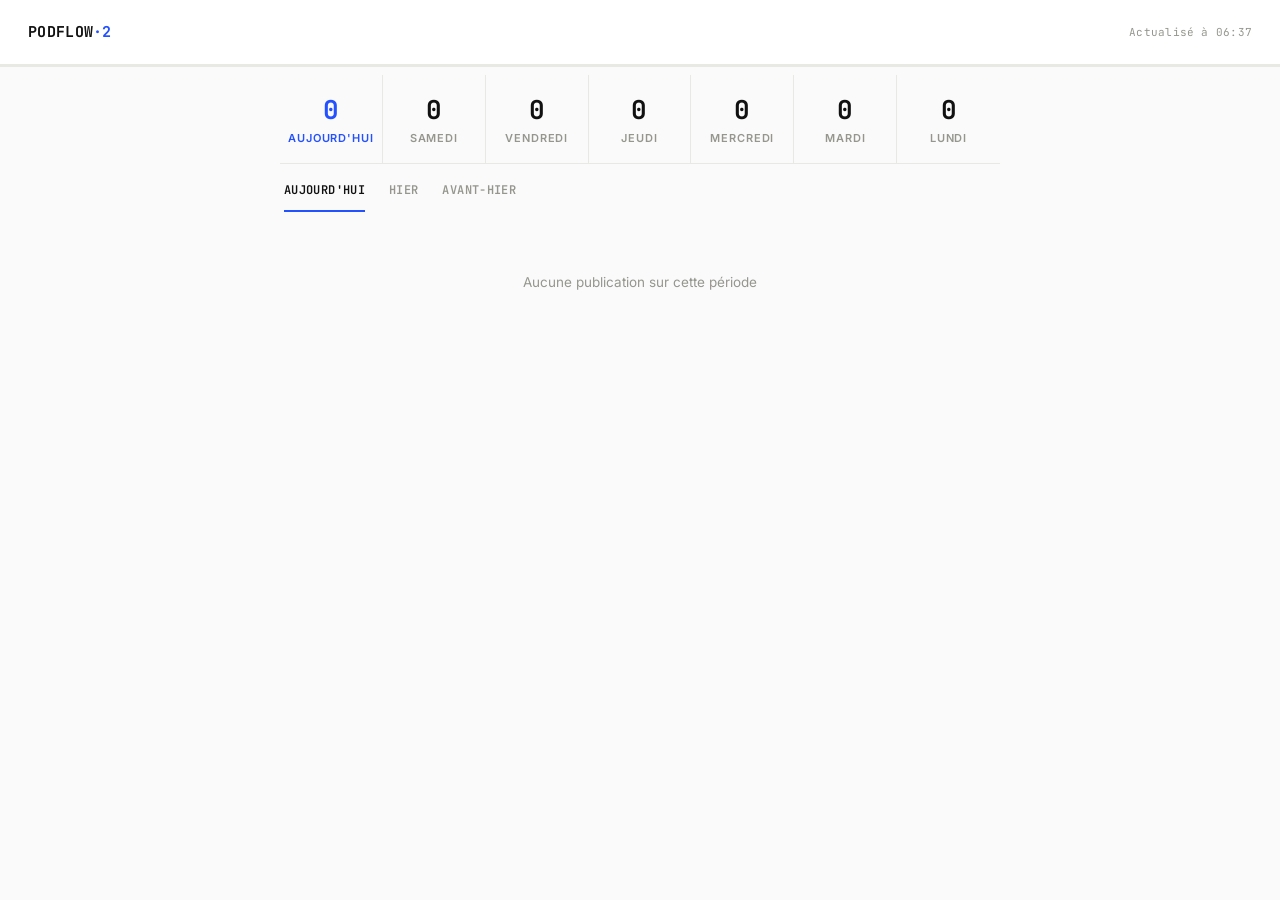
==== index.html @ edc0223c "Update index.html" ====
<!DOCTYPE html>
<html lang="fr">
<head>
<meta charset="UTF-8">
<meta name="viewport" content="width=device-width, initial-scale=1.0">
<title>Podflow·2</title>
<link rel="preconnect" href="https://fonts.googleapis.com">
<link rel="preconnect" href="https://fonts.gstatic.com" crossorigin>
<link href="https://fonts.googleapis.com/css2?family=JetBrains+Mono:wght@400;500;600;700&family=Inter:wght@400;500;600;700&display=swap" rel="stylesheet">
<style>
  :root{
    --bg:#fafafa;
    --surface:#ffffff;
    --ink:#111111;
    --muted:#96968f;
    --line:#e9e9e4;
    --accent:#2451ff;
  }
  *{box-sizing:border-box;}
  body{
    margin:0;
    background:var(--bg);
    color:var(--ink);
    font-family:'Inter',-apple-system,BlinkMacSystemFont,sans-serif;
    -webkit-font-smoothing:antialiased;
  }
  .mono{font-family:'JetBrains Mono',monospace; font-variant-numeric:tabular-nums;}

  header{
    display:flex;
    align-items:center;
    justify-content:space-between;
    padding:22px 28px;
    border-bottom:1px solid var(--line);
    background:var(--surface);
  }
  .logo{
    font-family:'JetBrains Mono',monospace;
    font-weight:700;
    font-size:15px;
    letter-spacing:0.02em;
  }
  .logo span{color:var(--accent);}

  .last-update{
    font-family:'JetBrains Mono',monospace;
    font-size:11px;
    color:var(--muted);
    letter-spacing:0.02em;
  }

  .header-right{
    display:flex;
    align-items:center;
    gap:14px;
  }

  .alert-btn{
    display:none;
    align-items:center;
    gap:6px;
    background:#fdeceb;
    border:1px solid #f3b4ae;
    color:#c0392b;
    font-family:'JetBrains Mono',monospace;
    font-size:11px;
    font-weight:700;
    letter-spacing:0.03em;
    padding:6px 10px;
    border-radius:14px;
    cursor:pointer;
    position:relative;
  }
  .alert-btn.show{display:inline-flex;}
  .alert-dot{
    width:6px; height:6px;
    border-radius:50%;
    background:#c0392b;
  }

  .alert-panel{
    display:none;
    position:absolute;
    top:60px;
    right:28px;
    width:300px;
    max-width:88vw;
    background:var(--surface);
    border:1px solid var(--line);
    border-radius:6px;
    box-shadow:0 8px 24px rgba(17,17,17,0.1);
    z-index:20;
    overflow:hidden;
  }
  .alert-panel.open{display:block;}
  .alert-panel-head{
    padding:12px 14px;
    font-size:11px;
    font-weight:700;
    text-transform:uppercase;
    letter-spacing:0.05em;
    color:#c0392b;
    border-bottom:1px solid var(--line);
    background:#fdeceb;
  }
  .alert-item{
    padding:11px 14px;
    border-bottom:1px solid var(--line);
  }
  .alert-item:last-child{border-bottom:none;}
  .alert-item-name{
    font-size:13px;
    font-weight:600;
    margin-bottom:2px;
  }
  .alert-item-detail{
    font-family:'JetBrains Mono',monospace;
    font-size:11px;
    color:var(--muted);
  }

  .progress-line{
    height:2px;
    background:var(--line);
    position:relative;
    overflow:hidden;
  }
  .progress-fill{
    height:100%;
    width:0%;
    background:var(--accent);
    transition:width .2s ease;
  }

  .container{
    max-width:760px;
    margin:0 auto;
    padding:0 20px;
  }

  .stats{
    display:grid;
    grid-template-columns:repeat(3,1fr);
    border-bottom:1px solid var(--line);
    margin-top:8px;
  }
  .stat{
    padding:28px 4px 24px;
    text-align:center;
    border-right:1px solid var(--line);
  }
  .stat:last-child{border-right:none;}
  .stat-num{
    font-family:'JetBrains Mono',monospace;
    font-size:34px;
    font-weight:700;
    line-height:1;
  }
  .stat-label{
    margin-top:8px;
    font-size:11px;
    font-weight:600;
    letter-spacing:0.08em;
    text-transform:uppercase;
    color:var(--muted);
  }

  .week-stats{
    grid-template-columns:repeat(7,1fr);
  }
  .week-stats .stat{
    padding:22px 2px 18px;
  }
  .week-stats .stat-num{
    font-size:26px;
  }
  .week-stats .stat.today .stat-num,
  .week-stats .stat.today .stat-label{
    color:var(--accent);
  }

  .tabs{
    display:flex;
    gap:24px;
    padding:18px 4px 0;
  }
  .tab{
    font-family:'JetBrains Mono',monospace;
    font-size:12px;
    font-weight:600;
    letter-spacing:0.03em;
    text-transform:uppercase;
    background:none;
    border:none;
    color:var(--muted);
    padding:0 0 12px;
    cursor:pointer;
    border-bottom:2px solid transparent;
  }
  .tab.active{color:var(--ink); border-bottom-color:var(--accent);}

  .list{margin-top:2px;}
  .row{
    display:flex;
    align-items:baseline;
    gap:16px;
    padding:14px 4px;
    border-bottom:1px solid var(--line);
  }
  .row-time{
    font-family:'JetBrains Mono',monospace;
    font-size:12px;
    color:var(--muted);
    width:40px;
    flex-shrink:0;
  }
  .row-body{flex:1; min-width:0;}
  .row-podcast{
    font-size:11px;
    font-weight:600;
    letter-spacing:0.05em;
    text-transform:uppercase;
    color:var(--muted);
    margin-bottom:3px;
  }
  .row-title{
    font-size:14.5px;
    font-weight:500;
    line-height:1.35;
    color:var(--ink);
  }
  .row-link{
    flex-shrink:0;
    font-family:'JetBrains Mono',monospace;
    font-size:12px;
    color:var(--accent);
    text-decoration:none;
    white-space:nowrap;
  }
  .row-link:hover{text-decoration:underline;}

  .empty{
    padding:60px 0;
    text-align:center;
    color:var(--muted);
    font-size:13.5px;
  }

</style>
</head>
<body>

<header>
  <div class="logo">PODFLOW<span>·2</span></div>
  <div class="header-right">
    <button class="alert-btn" id="alert-btn" onclick="toggleAlertPanel()">
      <span class="alert-dot"></span>
      <span id="alert-count">0</span> en retard
    </button>
    <div class="last-update mono" id="last-update"></div>
  </div>
</header>
<div class="alert-panel" id="alert-panel">
  <div class="alert-panel-head">Publications en retard aujourd'hui</div>
  <div id="alert-list"></div>
</div>
<div class="progress-line"><div class="progress-fill" id="progress"></div></div>

<div class="container">
  <div class="stats week-stats" id="week-stats"></div>

  <div class="tabs">
    <button class="tab active" data-filter="today" onclick="setFilter('today', this)">Aujourd'hui</button>
    <button class="tab" data-filter="yesterday" onclick="setFilter('yesterday', this)">Hier</button>
    <button class="tab" data-filter="beforeYesterday" onclick="setFilter('beforeYesterday', this)">Avant-hier</button>
  </div>

  <div class="list" id="content-area">
    <div class="empty">Chargement des flux…</div>
  </div>
</div>

<script>
  const DEFAULT_FEEDS = [
    "https://feeds.audiomeans.fr/feed/0bfadaff-71b8-43ce-b964-4199e425207e.xml",
    "https://feeds.audiomeans.fr/feed/33dfee79-12e7-41c6-9023-7ac20bf91db1.xml",
    "https://feeds.audiomeans.fr/feed/078c3a40-6a61-47ab-bf75-5653f3a1463f.xml",
    "https://feeds.audiomeans.fr/feed/502ede2c-7341-4477-a374-e27a0c64d738.xml",
    "https://feeds.audiomeans.fr/feed/b38cbcd5-a1b8-4f4c-997a-d40c2c04f9e8.xml",
    "https://feeds.audiomeans.fr/feed/456411ca-cea1-4a88-a9d5-98b990722ed6.xml",
    "https://feeds.audiomeans.fr/feed/ee883851-2ab1-4296-b3f2-6f70f3a8f0e8.xml",
    "https://feeds.audiomeans.fr/feed/8f8a3fe9-5298-409e-b938-b1f990c2c8ad.xml",
    "https://feeds.audiomeans.fr/feed/49687653-10e2-4068-b513-a29218042228.xml",
    "https://feeds.audiomeans.fr/feed/5b279160-ca91-477b-99b1-4276074257ac.xml",
    "https://feeds.audiomeans.fr/feed/d8da0358-f829-400a-a9bd-836a08c5cfcb.xml",
    "https://feeds.audiomeans.fr/feed/1f679704-d4ce-4a80-aadb-380f7ed08072.xml",
    "https://feeds.audiomeans.fr/feed/0a2749cb-5d2d-4876-9e89-8609f9243006.xml",
    "https://feeds.audiomeans.fr/feed/9562ff43-55ee-44af-95e0-db69d162ebae.xml",
    "https://feeds.audiomeans.fr/feed/a2dd7aa8-14ec-474d-8384-0db5178a8b83.xml",
    "https://feeds.audiomeans.fr/feed/0b81db9c-9ba5-4faa-921c-3ae8ab7d15e2.xml",
    "https://feeds.audiomeans.fr/feed/4483fcfa-6adc-47bc-97b8-c4c78ea4951e.xml",
    "https://feeds.audiomeans.fr/feed/17652c76-f6e2-47da-b4de-ab791a8de6f9.xml",
    "https://feeds.audiomeans.fr/feed/5ced65f3-0264-4fac-8785-d12d13b5c2f1.xml",
    "https://feeds.audiomeans.fr/feed/82faf41f-e3ee-4e5f-80f5-42f177d513e2.xml",
    "https://feeds.audiomeans.fr/feed/c6e434d6-801e-4849-b56e-747d6d5a51ea.xml",
    "https://feeds.audiomeans.fr/feed/24076e71-d1f1-4e8f-8c86-3840ee6562ad.xml",
    "https://feeds.audiomeans.fr/feed/f2265776-504d-4ff6-89b0-784deacfcb38.xml",
    "https://feeds.audiomeans.fr/feed/1019002c-dd56-48c1-808d-f1d0f5ec1113.xml",
    "https://feeds.audiomeans.fr/feed/5d025ae3-c104-4b3c-b20d-0c5bdb4df97d.xml",
    "https://feeds.audiomeans.fr/feed/0ee58dde-db1f-4508-95c4-8e23bcc1ec9b.xml",
    "https://feeds.audiomeans.fr/feed/13847b2e-82d3-11ee-af22-df4d4a91bfdc.xml",
    "https://feeds.audiomeans.fr/feed/a32f5059-de31-4db9-8ae9-8ded1af35316.xml",
    "https://feeds.audiomeans.fr/feed/34e71064-2a44-4541-bec3-4c21ddf69bfe.xml",
    "https://feeds.audiomeans.fr/feed/0f56e4cd-d44d-4968-ac12-9d1159a54d4c.xml",
    "https://feeds.audiomeans.fr/feed/f649a24a-afec-4c3b-b01d-985223ff1e74.xml",
    "https://feeds.audiomeans.fr/feed/283ea31f-bb34-407e-bff1-4d2245824ffe.xml",
    "https://feeds.audiomeans.fr/feed/dbada355-20e2-42ad-8901-6945bd8d4800.xml",
    "https://feeds.audiomeans.fr/feed/361d9d7c-191f-419f-833e-83f498149fed.xml",
    "https://feeds.audiomeans.fr/feed/fc535eee-8df2-4f13-9d12-0d4c8c0d1154.xml",
    "https://feeds.audiomeans.fr/feed/e7d6f6f9-6084-49e6-80ee-82e921b40d5d.xml",
    "https://feeds.audiomeans.fr/feed/9d4e94a2-0ac1-47bc-b677-3143eb989333.xml",
    "https://feeds.audiomeans.fr/feed/6f8c5a53-9a85-4f33-80ea-699424d45309.xml",
    "https://feeds.audiomeans.fr/feed/78a1e8b4-d078-44de-b74b-78f38a8923ae.xml",
    "https://feeds.audiomeans.fr/feed/c50fd628-34ad-4eca-9def-546cb7c2ae31.xml",
    "https://feeds.audiomeans.fr/feed/13c59b4e-7b42-49a8-849f-d4eb25baeb19.xml",
    "https://feeds.audiomeans.fr/feed/39d1fc14-8d85-4bba-afe0-2cf9e3b4053f.xml",
    "https://feeds.audiomeans.fr/feed/4a8dccbe-3444-4c27-8f42-c26d21406bc1.xml",
    "https://feeds.audiomeans.fr/feed/03f60f8c-8247-4c78-99dc-faa175730ec3.xml",
    "https://feeds.audiomeans.fr/feed/278cab38-f438-459f-bae1-8cb4f6dc5436.xml",
    "https://feeds.audiomeans.fr/feed/134be58f-3f43-447f-baf9-3acc9262dcfd.xml",
    "https://feeds.audiomeans.fr/feed/1ef17db5-ad83-4c9f-84b7-449df8b38b32.xml",
    "https://feeds.audiomeans.fr/feed/abd60e2a-fac4-413f-bf0a-463aa19796dc.xml",
    "https://feeds.audiomeans.fr/feed/19e73a34-5dd4-4680-913f-a34294ccd927.xml",
    "https://feeds.audiomeans.fr/feed/aefbab20-4311-449c-8d7e-12b6d1f4b5b4.xml",
    "https://feeds.audiomeans.fr/feed/0f9366c9-ea8d-43d8-a7a0-135ca0c05a1d.xml",
    "https://feeds.audiomeans.fr/feed/84b3b99d-eb46-413b-9d96-595af98a3f79.xml",
    "https://feeds.audiomeans.fr/feed/44b11857-392e-491a-ab69-69bd3543ec63.xml",
    "https://feeds.audiomeans.fr/feed/5938c170-dc0b-41a5-a59d-019a05f687c2.xml",
    "https://feeds.audiomeans.fr/feed/1aceff0b-992d-4337-9f75-3dff622fd8af.xml",
    "https://feeds.audiomeans.fr/feed/474e4787-d49f-4473-ab2d-9aebcf510cfa.xml",
    "https://feeds.audiomeans.fr/feed/ee8bdd69-82f7-437c-a458-0fcd556cf73d.xml",
    "https://feeds.audiomeans.fr/feed/f2303b00-a943-4ab0-8702-aa97447e6112.xml",
    "https://feeds.audiomeans.fr/feed/a1cd7837-0832-4070-8e43-14d5beac123a.xml",
    "https://feeds.audiomeans.fr/feed/23446ca3-fe7a-4be3-8dca-6f8a64a06806.xml",
    "https://feeds.audiomeans.fr/feed/5a3426bf-0329-4df2-a63e-87169b371be7.xml",
    "https://feeds.audiomeans.fr/feed/3f623a0b-f338-4e18-ba74-c194e0e6e8bf.xml",
    "https://feeds.audiomeans.fr/feed/2223a715-ca4a-4360-abe2-dc5a906c7fbb.xml",
    "https://feeds.audiomeans.fr/feed/d46afe4c-2f13-4f73-9a6e-b36b2e37dcbf.xml",
    "https://feeds.audiomeans.fr/feed/506f075f-8a18-42bf-b589-a60d7d65fef0.xml",
    "https://feeds.audiomeans.fr/feed/8dc151bc-0773-414d-9342-86443bd31a38.xml",
    "https://feeds.audiomeans.fr/feed/8f59879f-806a-46dd-aa79-9160e503b679.xml",
    "https://feeds.audiomeans.fr/feed/55f098ba-f624-42b7-b29b-e61099ce2b79.xml",
    "https://feeds.audiomeans.fr/feed/1075b04c-0b6b-4ba0-b129-e83c241aa304.xml",
    "https://feeds.audiomeans.fr/feed/77dd9729-e2b2-462a-90fa-d6b45464ed8e.xml",
    "https://feeds.audiomeans.fr/feed/6b9f30c8-cdf9-4ede-aada-aec380317df1.xml",
    "https://feeds.audiomeans.fr/feed/80a39a48-f044-436e-ad5b-63d3154efa91.xml",
    "https://feeds.audiomeans.fr/feed/5799f0c0-d531-402b-8c09-14671fcccfb7.xml",
    "https://feeds.audiomeans.fr/feed/ac193b03-3b95-435b-8c37-a01d5eda5d1d.xml",
    "https://feeds.audiomeans.fr/feed/4be07d58-3177-4e44-8c9a-9ab1eedd2c34.xml",
    "https://feeds.audiomeans.fr/feed/a58f57cc-71b0-4e5b-a349-4a8ba3479f80.xml",
    "https://feeds.audiomeans.fr/feed/9a5e8977-e246-4457-b438-51a1f498d911.xml",
    "https://feeds.audiomeans.fr/feed/db384986-c141-4f27-b4f4-652bc6064c31.xml",
    "https://feeds.audiomeans.fr/feed/8670e1d5-b8d8-486b-9ea4-e8d5c09966f5.xml",
    "https://feeds.audiomeans.fr/feed/0ba247d7-b0e0-4c22-87f5-7c84cfdea897.xml",
    "https://feeds.audiomeans.fr/feed/c35816b2-174c-4f9e-9889-6fb86fdd8fe5.xml",
    "https://feeds.audiomeans.fr/feed/c9c019ab-6ec7-49de-a7c2-e6c50ddf2e37.xml",
    "https://feeds.audiomeans.fr/feed/a9132511-29db-4d76-bbf5-ad6e53a6375d.xml",
    "https://feeds.audiomeans.fr/feed/1c147c6c-b4f0-46ae-a101-d0436ffa3d0e.xml",
    "https://feeds.audiomeans.fr/feed/76c7cbeb-73a8-41c6-9700-01818b258f27.xml",
    "https://feeds.audiomeans.fr/feed/f8b2d34e-bd68-42e8-8774-248a159fbe8d.xml",
    "https://feeds.audiomeans.fr/feed/ab1fc0dc-4001-46a1-b92a-f83a2fa5f535.xml",
    "https://feeds.audiomeans.fr/feed/99abc452-9e79-49de-85c9-9c19a2be8d1e.xml",
    "https://feeds.audiomeans.fr/feed/d8ff4608-2e56-45d0-b603-06be6ca05be5.xml",
    "https://feeds.audiomeans.fr/feed/01925386-64a7-485f-8763-896a791c3ca9.xml",
    "https://feeds.audiomeans.fr/feed/430804cd-0bf4-4994-9477-07e39084d327.xml",
    "https://feeds.audiomeans.fr/feed/96373afb-f415-4f7e-9d06-8f90fbb2c164.xml",
    "https://feeds.audiomeans.fr/feed/47069d1f-cfb8-4856-9465-e06c6e909bd8.xml",
    "https://feeds.audiomeans.fr/feed/59433f13-4ed2-4d2c-9d6f-b10884742e95.xml",
    "https://feeds.audiomeans.fr/feed/c5b394d3-8c68-49ca-918f-74dad18ab70c.xml",
    "https://feeds.audiomeans.fr/feed/08855c38-c96c-4da1-b163-6b2dd7e60d65.xml",
    "https://feeds.audiomeans.fr/feed/c6690ee9-7f85-4f20-bdd3-9381c071d332.xml",
    "https://feeds.audiomeans.fr/feed/d1b1eafc-86db-4e5e-b872-99553e887440.xml",
    "https://feeds.audiomeans.fr/feed/3f687e59-1037-408b-9b74-4bdd7aab5455.xml",
    "https://feeds.audiomeans.fr/feed/8e1e218e-9eef-4ec1-97f3-2d7f70887dda.xml",
    "https://feeds.audiomeans.fr/feed/e761b1c6-f16d-43f3-a67a-13171765ebd8.xml",
    "https://feeds.audiomeans.fr/feed/20e7eff7-65e2-406d-8706-27a3f9aa9ec6.xml",
    "https://feeds.audiomeans.fr/feed/a91623c7-0dc1-49a5-b10d-f164196cf945.xml",
    "https://feeds.audiomeans.fr/feed/0eb5aa0e-ca2f-4164-814a-4993e21b82d6.xml",
    "https://feeds.audiomeans.fr/feed/6a7aeb38-fd93-4e2d-9b29-cff5382aa9fb.xml",
    "https://feeds.audiomeans.fr/feed/df8eaa13-10a0-4e1b-b319-882de787c63b.xml",
    "https://feeds.audiomeans.fr/feed/f22e5353-483f-4890-8d01-61b4595bfb7a.xml",
    "https://feeds.audiomeans.fr/feed/0cfcdf47-1308-4f79-a9f1-2eb992eb94e2.xml",
    "https://feeds.audiomeans.fr/feed/73438d24-58ca-4729-942f-54cab8d79850.xml",
    "https://feeds.audiomeans.fr/feed/7ad83639-3721-4281-a652-44c471311b0e.xml",
  ];

  const feeds = DEFAULT_FEEDS;
  let allEpisodes = [];
  let currentFilter = 'today';
  const REFRESH_INTERVAL_MS = 5 * 60 * 1000;

  function isSameDay(d1, d2) {
    return d1.getDate() === d2.getDate() &&
           d1.getMonth() === d2.getMonth() &&
           d1.getFullYear() === d2.getFullYear();
  }

  async function fetchOneFeed(url) {
    const controller = new AbortController();
    const timeout = setTimeout(() => controller.abort(), 9000);
    try {
      const response = await fetch(url, { signal: controller.signal });
      const text = await response.text();
      const xml = new DOMParser().parseFromString(text, "text/xml");
      const podcastTitle = xml.querySelector("channel > title")?.textContent || "Podcast";
      const items = xml.querySelectorAll("item");
      const eps = [];
      items.forEach(item => {
        const pubDateStr = item.querySelector("pubDate")?.textContent;
        const pubDate = new Date(pubDateStr);
        if (isNaN(pubDate)) return;
        eps.push({
          podcast: podcastTitle,
          title: item.querySelector("title")?.textContent || "Sans titre",
          link: item.querySelector("link")?.textContent || item.querySelector("enclosure")?.getAttribute("url") || "#",
          date: pubDate,
          time: pubDate.toLocaleTimeString('fr-FR', { hour: '2-digit', minute: '2-digit' }),
          sourceUrl: url
        });
      });
      return eps;
    } catch (e) {
      return [];
    } finally {
      clearTimeout(timeout);
    }
  }

  async function fetchAllFeeds() {
    allEpisodes = [];
    let done = 0;
    document.getElementById('progress').style.width = '2%';
    const results = await Promise.all(feeds.map(async (url) => {
      const eps = await fetchOneFeed(url);
      done++;
      document.getElementById('progress').style.width = Math.round((done / feeds.length) * 100) + '%';
      return eps;
    }));
    results.forEach(eps => allEpisodes.push(...eps));
    allEpisodes.sort((a, b) => b.date - a.date);
    setTimeout(() => { document.getElementById('progress').style.width = '0%'; }, 400);
    document.getElementById('last-update').textContent = 'Actualisé à ' + new Date().toLocaleTimeString('fr-FR', { hour: '2-digit', minute: '2-digit' });
    updateDashboard();
    checkLateEpisodes();
  }

  // --- Alertes de retard basées sur des règles fixes (définies manuellement, pas de détection automatique) ---
  // jours : 1=lundi, 2=mardi, 3=mercredi, 4=jeudi, 5=vendredi, 6=samedi, 0=dimanche
  // "endHour/endMinute" = fin de la plage de diffusion habituelle. L'alerte se déclenche
  // "toleranceMin" minutes après cette heure si aucun épisode n'est encore sorti aujourd'hui.
  const SCHEDULE_RULES = [
    { url: "https://feeds.audiomeans.fr/feed/17652c76-f6e2-47da-b4de-ab791a8de6f9.xml", name: "Europe 1 Bonjour", endHour: 7, endMinute: 0, toleranceMin: 30, days: [1,2,3,4,5] },
    { url: "https://feeds.audiomeans.fr/feed/b38cbcd5-a1b8-4f4c-997a-d40c2c04f9e8.xml", name: "Europe 1 Matin", endHour: 9, endMinute: 0, toleranceMin: 30, days: [1,2,3,4,5] },
    { url: "https://feeds.audiomeans.fr/feed/abd60e2a-fac4-413f-bf0a-463aa19796dc.xml", name: "L'Heure des Pros", endHour: 11, endMinute: 0, toleranceMin: 30, days: [1,2,3,4,5] },
    { url: "https://feeds.audiomeans.fr/feed/6a7aeb38-fd93-4e2d-9b29-cff5382aa9fb.xml", name: "Christine Kelly et vous", endHour: 13, endMinute: 0, toleranceMin: 30, days: [1,2,3,4,5] },
    { url: "https://feeds.audiomeans.fr/feed/73438d24-58ca-4729-942f-54cab8d79850.xml", name: "Europe 1 Info", endHour: 14, endMinute: 0, toleranceMin: 15, days: [1,2,3,4,5] },
    { url: "https://feeds.audiomeans.fr/feed/df8eaa13-10a0-4e1b-b319-882de787c63b.xml", name: "Et si on en parlait", endHour: 15, endMinute: 0, toleranceMin: 15, days: [1,2,3,4,5] },
  ];

  function checkLateEpisodes() {
    const now = new Date();
    const todayWd = now.getDay();
    const nowMinutes = now.getHours() * 60 + now.getMinutes();
    const late = [];

    SCHEDULE_RULES.forEach(rule => {
      if (!rule.days.includes(todayWd)) return;
      const endMinutes = rule.endHour * 60 + rule.endMinute;
      const alertAt = endMinutes + rule.toleranceMin;
      if (nowMinutes < alertAt) return;
      const publishedToday = allEpisodes.some(e => e.sourceUrl === rule.url && isSameDay(e.date, now));
      if (!publishedToday) {
        const h = String(rule.endHour).padStart(2, '0');
        const m = String(rule.endMinute).padStart(2, '0');
        late.push({ podcast: rule.name, expectedTime: `${h}:${m}`, lateMinutes: nowMinutes - endMinutes });
      }
    });

    late.sort((a, b) => b.lateMinutes - a.lateMinutes);
    renderAlerts(late);
  }

  function renderAlerts(late) {
    const btn = document.getElementById('alert-btn');
    const count = document.getElementById('alert-count');
    const list = document.getElementById('alert-list');

    if (late.length === 0) {
      btn.classList.remove('show');
      document.getElementById('alert-panel').classList.remove('open');
      return;
    }

    btn.classList.add('show');
    count.textContent = late.length;
    list.innerHTML = late.map(l => `
      <div class="alert-item">
        <div class="alert-item-name">${l.podcast.replace(/</g,'&lt;')}</div>
        <div class="alert-item-detail">Fin prévue ${l.expectedTime} · ${l.lateMinutes} min de retard</div>
      </div>
    `).join('');
  }

  function toggleAlertPanel() {
    document.getElementById('alert-panel').classList.toggle('open');
  }

  document.addEventListener('click', (e) => {
    const panel = document.getElementById('alert-panel');
    const btn = document.getElementById('alert-btn');
    if (panel.classList.contains('open') && !panel.contains(e.target) && !btn.contains(e.target)) {
      panel.classList.remove('open');
    }
  });

  function updateDashboard() {
    renderWeekStats();
    renderList();
  }

  function renderWeekStats() {
    const today = new Date();
    let html = '';
    for (let offset = 0; offset <= 6; offset++) {
      const d = new Date(today);
      d.setDate(d.getDate() - offset);
      const count = allEpisodes.filter(e => isSameDay(e.date, d)).length;
      const label = offset === 0 ? "Aujourd'hui" : d.toLocaleDateString('fr-FR', { weekday: 'long' });
      html += `
        <div class="stat${offset === 0 ? ' today' : ''}">
          <div class="stat-num mono">${count}</div>
          <div class="stat-label">${label}</div>
        </div>`;
    }
    document.getElementById('week-stats').innerHTML = html;
  }

  function setFilter(filterType, btn) {
    currentFilter = filterType;
    document.querySelectorAll('.tab').forEach(t => t.classList.remove('active'));
    btn.classList.add('active');
    renderList();
  }

  function renderList() {
    const today = new Date();
    const yesterday = new Date(today); yesterday.setDate(yesterday.getDate() - 1);
    const beforeYesterday = new Date(today); beforeYesterday.setDate(beforeYesterday.getDate() - 2);

    let filtered = [];
    if (currentFilter === 'today') filtered = allEpisodes.filter(e => isSameDay(e.date, today));
    else if (currentFilter === 'yesterday') filtered = allEpisodes.filter(e => isSameDay(e.date, yesterday));
    else filtered = allEpisodes.filter(e => isSameDay(e.date, beforeYesterday));

    const area = document.getElementById('content-area');
    if (filtered.length === 0) {
      area.innerHTML = '<div class="empty">Aucune publication sur cette période</div>';
      return;
    }

    area.innerHTML = filtered.map(ep => `
      <div class="row">
        <div class="row-time mono">${ep.time}</div>
        <div class="row-body">
          <div class="row-podcast">${escapeHtml(ep.podcast)}</div>
          <div class="row-title">${escapeHtml(ep.title)}</div>
        </div>
        <a href="${ep.link}" target="_blank" class="row-link">Écouter →</a>
      </div>
    `).join('');
  }

  function escapeHtml(str) {
    const d = document.createElement('div');
    d.textContent = str;
    return d.innerHTML;
  }

  (async () => {
    await fetchAllFeeds();
    setInterval(fetchAllFeeds, REFRESH_INTERVAL_MS);
    setInterval(checkLateEpisodes, 60 * 1000);
  })();
</script>
</body>
</html>
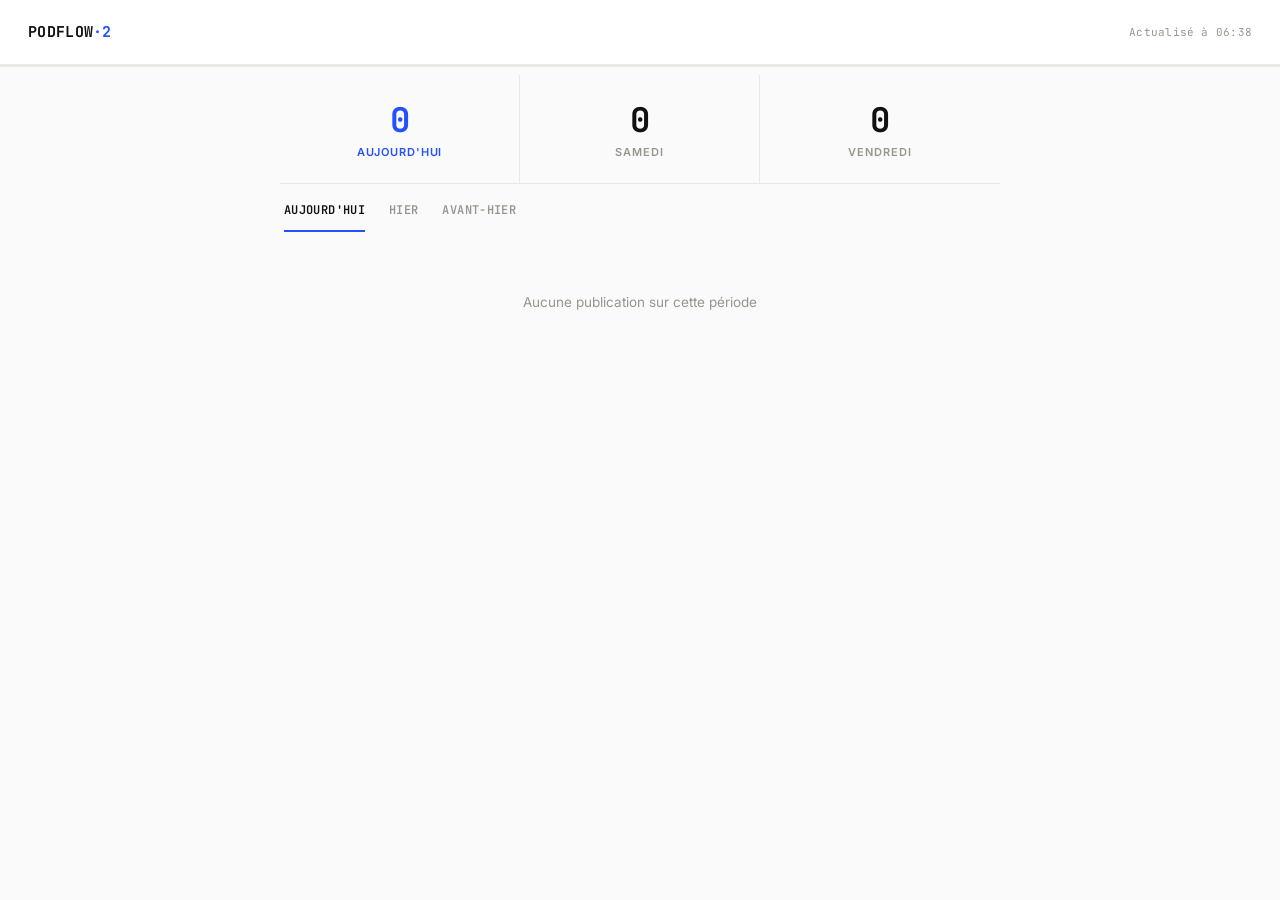
==== commit 20bb95b9: "Barre du haut sur 3 jours + memorisation persistante des compteurs (via Claude)" ====
--- a/index.html
+++ b/index.html
@@ -165,17 +165,8 @@
     color:var(--muted);
   }
 
-  .week-stats{
-    grid-template-columns:repeat(7,1fr);
-  }
-  .week-stats .stat{
-    padding:22px 2px 18px;
-  }
-  .week-stats .stat-num{
-    font-size:26px;
-  }
-  .week-stats .stat.today .stat-num,
-  .week-stats .stat.today .stat-label{
+  .stat.today .stat-num,
+  .stat.today .stat-label{
     color:var(--accent);
   }
 
@@ -267,7 +258,7 @@
 <div class="progress-line"><div class="progress-fill" id="progress"></div></div>
 
 <div class="container">
-  <div class="stats week-stats" id="week-stats"></div>
+  <div class="stats" id="week-stats"></div>
 
   <div class="tabs">
     <button class="tab active" data-filter="today" onclick="setFilter('today', this)">Aujourd'hui</button>
@@ -296,7 +287,6 @@
     "https://feeds.audiomeans.fr/feed/1f679704-d4ce-4a80-aadb-380f7ed08072.xml",
     "https://feeds.audiomeans.fr/feed/0a2749cb-5d2d-4876-9e89-8609f9243006.xml",
     "https://feeds.audiomeans.fr/feed/9562ff43-55ee-44af-95e0-db69d162ebae.xml",
-    "https://feeds.audiomeans.fr/feed/a2dd7aa8-14ec-474d-8384-0db5178a8b83.xml",
     "https://feeds.audiomeans.fr/feed/0b81db9c-9ba5-4faa-921c-3ae8ab7d15e2.xml",
     "https://feeds.audiomeans.fr/feed/4483fcfa-6adc-47bc-97b8-c4c78ea4951e.xml",
     "https://feeds.audiomeans.fr/feed/17652c76-f6e2-47da-b4de-ab791a8de6f9.xml",
@@ -327,12 +317,10 @@
     "https://feeds.audiomeans.fr/feed/4a8dccbe-3444-4c27-8f42-c26d21406bc1.xml",
     "https://feeds.audiomeans.fr/feed/03f60f8c-8247-4c78-99dc-faa175730ec3.xml",
     "https://feeds.audiomeans.fr/feed/278cab38-f438-459f-bae1-8cb4f6dc5436.xml",
-    "https://feeds.audiomeans.fr/feed/134be58f-3f43-447f-baf9-3acc9262dcfd.xml",
     "https://feeds.audiomeans.fr/feed/1ef17db5-ad83-4c9f-84b7-449df8b38b32.xml",
     "https://feeds.audiomeans.fr/feed/abd60e2a-fac4-413f-bf0a-463aa19796dc.xml",
     "https://feeds.audiomeans.fr/feed/19e73a34-5dd4-4680-913f-a34294ccd927.xml",
     "https://feeds.audiomeans.fr/feed/aefbab20-4311-449c-8d7e-12b6d1f4b5b4.xml",
-    "https://feeds.audiomeans.fr/feed/0f9366c9-ea8d-43d8-a7a0-135ca0c05a1d.xml",
     "https://feeds.audiomeans.fr/feed/84b3b99d-eb46-413b-9d96-595af98a3f79.xml",
     "https://feeds.audiomeans.fr/feed/44b11857-392e-491a-ab69-69bd3543ec63.xml",
     "https://feeds.audiomeans.fr/feed/5938c170-dc0b-41a5-a59d-019a05f687c2.xml",
@@ -368,7 +356,6 @@
     "https://feeds.audiomeans.fr/feed/1c147c6c-b4f0-46ae-a101-d0436ffa3d0e.xml",
     "https://feeds.audiomeans.fr/feed/76c7cbeb-73a8-41c6-9700-01818b258f27.xml",
     "https://feeds.audiomeans.fr/feed/f8b2d34e-bd68-42e8-8774-248a159fbe8d.xml",
-    "https://feeds.audiomeans.fr/feed/ab1fc0dc-4001-46a1-b92a-f83a2fa5f535.xml",
     "https://feeds.audiomeans.fr/feed/99abc452-9e79-49de-85c9-9c19a2be8d1e.xml",
     "https://feeds.audiomeans.fr/feed/d8ff4608-2e56-45d0-b603-06be6ca05be5.xml",
     "https://feeds.audiomeans.fr/feed/01925386-64a7-485f-8763-896a791c3ca9.xml",
@@ -392,6 +379,7 @@
     "https://feeds.audiomeans.fr/feed/0cfcdf47-1308-4f79-a9f1-2eb992eb94e2.xml",
     "https://feeds.audiomeans.fr/feed/73438d24-58ca-4729-942f-54cab8d79850.xml",
     "https://feeds.audiomeans.fr/feed/7ad83639-3721-4281-a652-44c471311b0e.xml",
+    "https://feeds.audiomeans.fr/feed/a1b31101-892c-4796-8560-ac0933e83e0d.xml"
   ];
 
   const feeds = DEFAULT_FEEDS;
@@ -524,17 +512,59 @@
   });
 
   function updateDashboard() {
-    renderWeekStats();
+    renderDayStats(); // asynchrone (lecture/écriture du stockage), pas besoin d'attendre pour l'affichage de la liste
     renderList();
   }
 
-  function renderWeekStats() {
+  const DAILY_COUNTS_KEY = 'podflow2-daily-counts';
+  const DISPLAY_DAYS = 3; // nombre de jours affichés dans la barre du haut
+
+  function dateKey(d) {
+    return d.getFullYear() + '-' + String(d.getMonth() + 1).padStart(2, '0') + '-' + String(d.getDate()).padStart(2, '0');
+  }
+
+  async function renderDayStats() {
     const today = new Date();
-    let html = '';
-    for (let offset = 0; offset <= 6; offset++) {
+
+    // on recalcule sur une fenêtre plus large que l'affichage (10 jours) pour capter
+    // un maximum fiable avant que les épisodes ne sortent du flux RSS
+    const freshCounts = {};
+    for (let offset = 0; offset < 10; offset++) {
       const d = new Date(today);
       d.setDate(d.getDate() - offset);
-      const count = allEpisodes.filter(e => isSameDay(e.date, d)).length;
+      freshCounts[dateKey(d)] = allEpisodes.filter(e => isSameDay(e.date, d)).length;
+    }
+
+    // fusion avec l'historique déjà mémorisé : on garde le maximum jamais observé
+    // pour chaque jour, pour ne pas voir un jour passé "perdre" des épisodes une fois
+    // qu'ils sortent de la fenêtre du flux RSS
+    let stored = {};
+    try {
+      const res = await window.storage.get(DAILY_COUNTS_KEY, false);
+      stored = JSON.parse(res.value);
+    } catch (e) {
+      stored = {};
+    }
+
+    const merged = { ...stored };
+    Object.entries(freshCounts).forEach(([key, count]) => {
+      merged[key] = Math.max(merged[key] || 0, count);
+    });
+
+    // on ne garde que les 30 derniers jours en mémoire, pour ne pas grossir indéfiniment
+    const cutoff = new Date(today);
+    cutoff.setDate(cutoff.getDate() - 30);
+    Object.keys(merged).forEach(key => {
+      if (new Date(key) < cutoff) delete merged[key];
+    });
+
+    try { await window.storage.set(DAILY_COUNTS_KEY, JSON.stringify(merged), false); } catch (e) {}
+
+    let html = '';
+    for (let offset = 0; offset < DISPLAY_DAYS; offset++) {
+      const d = new Date(today);
+      d.setDate(d.getDate() - offset);
+      const count = merged[dateKey(d)] || 0;
       const label = offset === 0 ? "Aujourd'hui" : d.toLocaleDateString('fr-FR', { weekday: 'long' });
       html += `
         <div class="stat${offset === 0 ? ' today' : ''}">
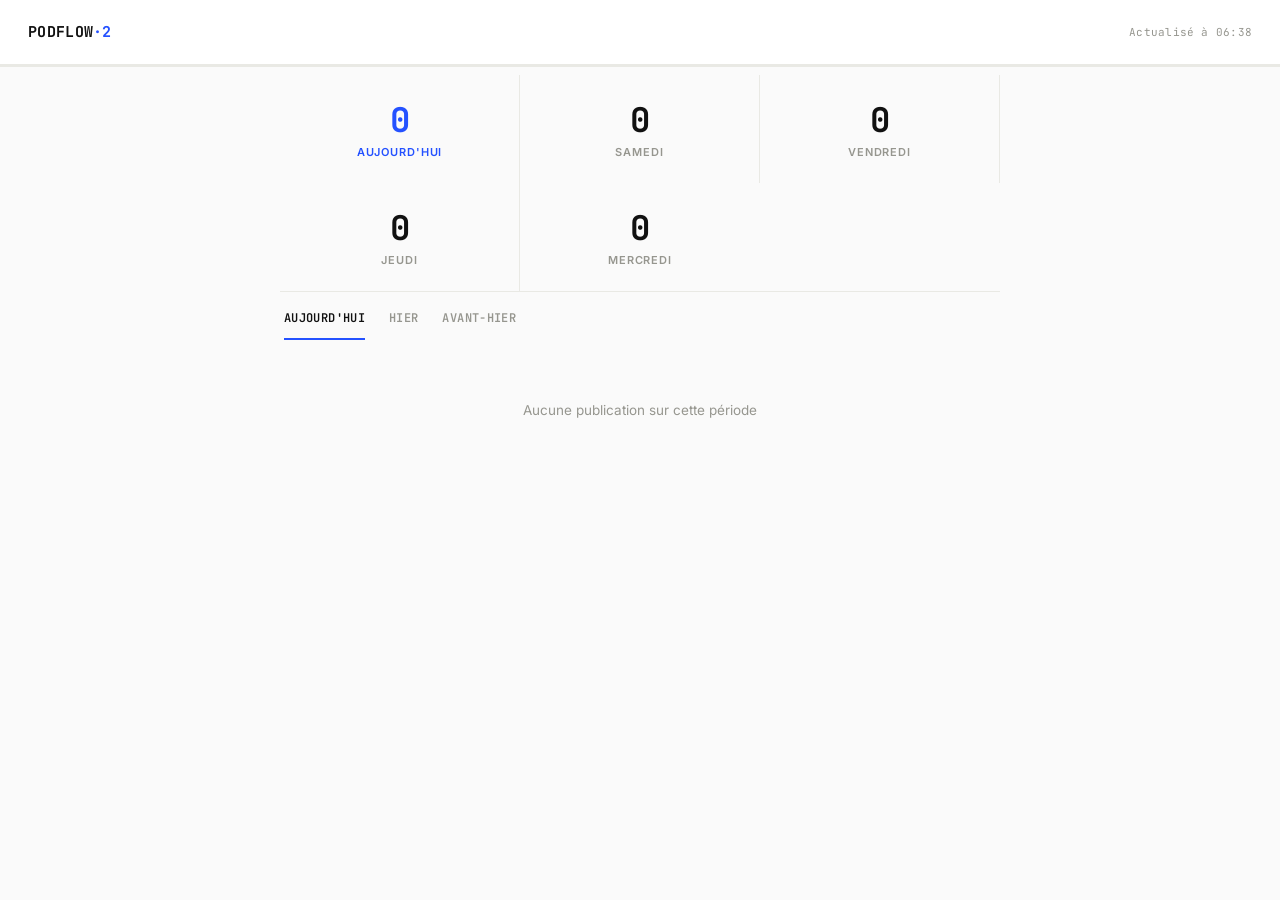
==== commit e06ac025: "Barre du haut passee a 5 jours (via Claude)" ====
--- a/index.html
+++ b/index.html
@@ -517,7 +517,7 @@
   }
 
   const DAILY_COUNTS_KEY = 'podflow2-daily-counts';
-  const DISPLAY_DAYS = 3; // nombre de jours affichés dans la barre du haut
+  const DISPLAY_DAYS = 5; // nombre de jours affichés dans la barre du haut
 
   function dateKey(d) {
     return d.getFullYear() + '-' + String(d.getMonth() + 1).padStart(2, '0') + '-' + String(d.getDate()).padStart(2, '0');
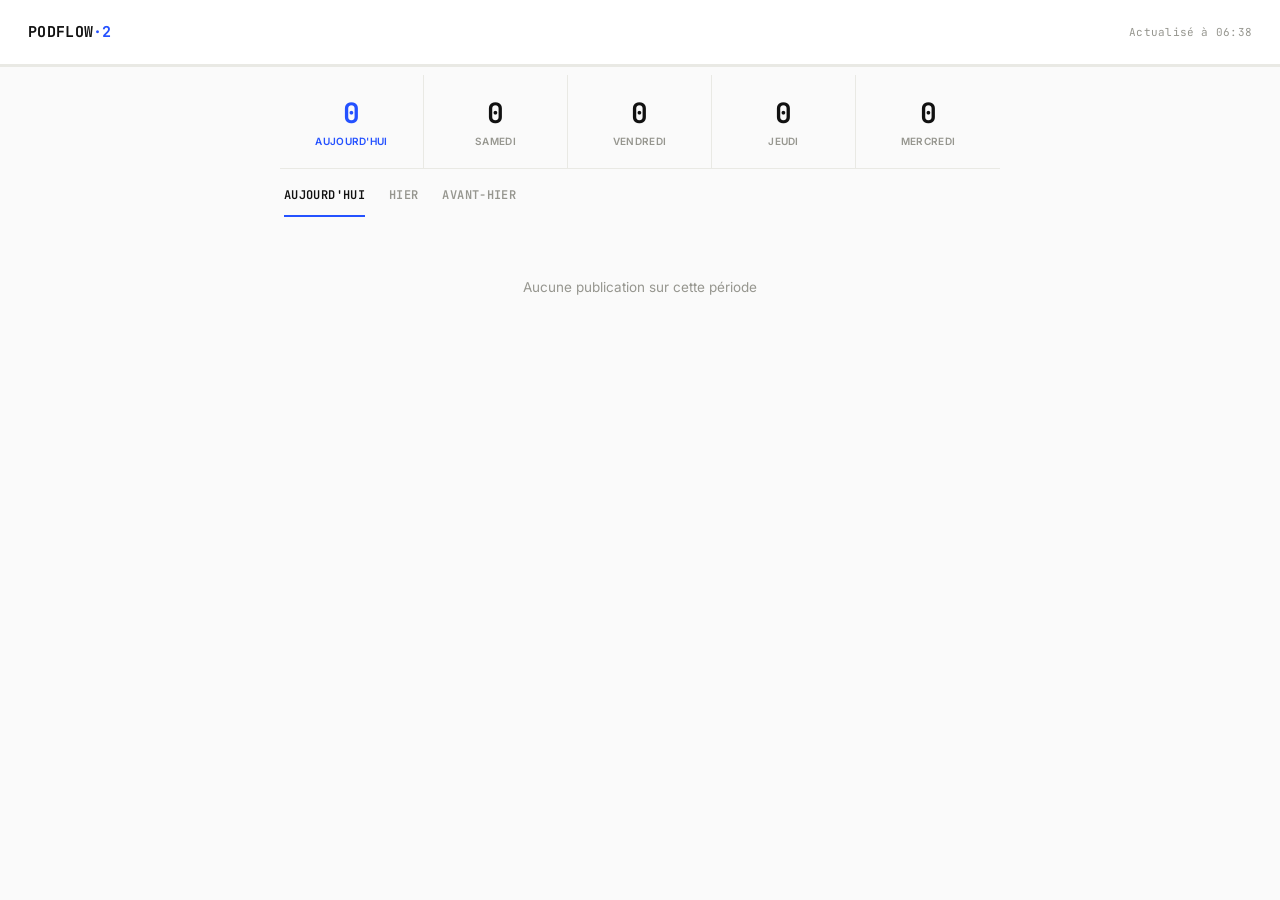
==== commit 537b7565: "Correction grille 5 colonnes pour les compteurs sur une seule ligne (via Claude)" ====
--- a/index.html
+++ b/index.html
@@ -140,29 +140,30 @@
 
   .stats{
     display:grid;
-    grid-template-columns:repeat(3,1fr);
+    grid-template-columns:repeat(5,1fr);
     border-bottom:1px solid var(--line);
     margin-top:8px;
   }
   .stat{
-    padding:28px 4px 24px;
+    padding:24px 2px 20px;
     text-align:center;
     border-right:1px solid var(--line);
   }
   .stat:last-child{border-right:none;}
   .stat-num{
     font-family:'JetBrains Mono',monospace;
-    font-size:34px;
+    font-size:28px;
     font-weight:700;
     line-height:1;
   }
   .stat-label{
     margin-top:8px;
-    font-size:11px;
+    font-size:10px;
     font-weight:600;
-    letter-spacing:0.08em;
+    letter-spacing:0.03em;
     text-transform:uppercase;
     color:var(--muted);
+    line-height:1.3;
   }
 
   .stat.today .stat-num,
